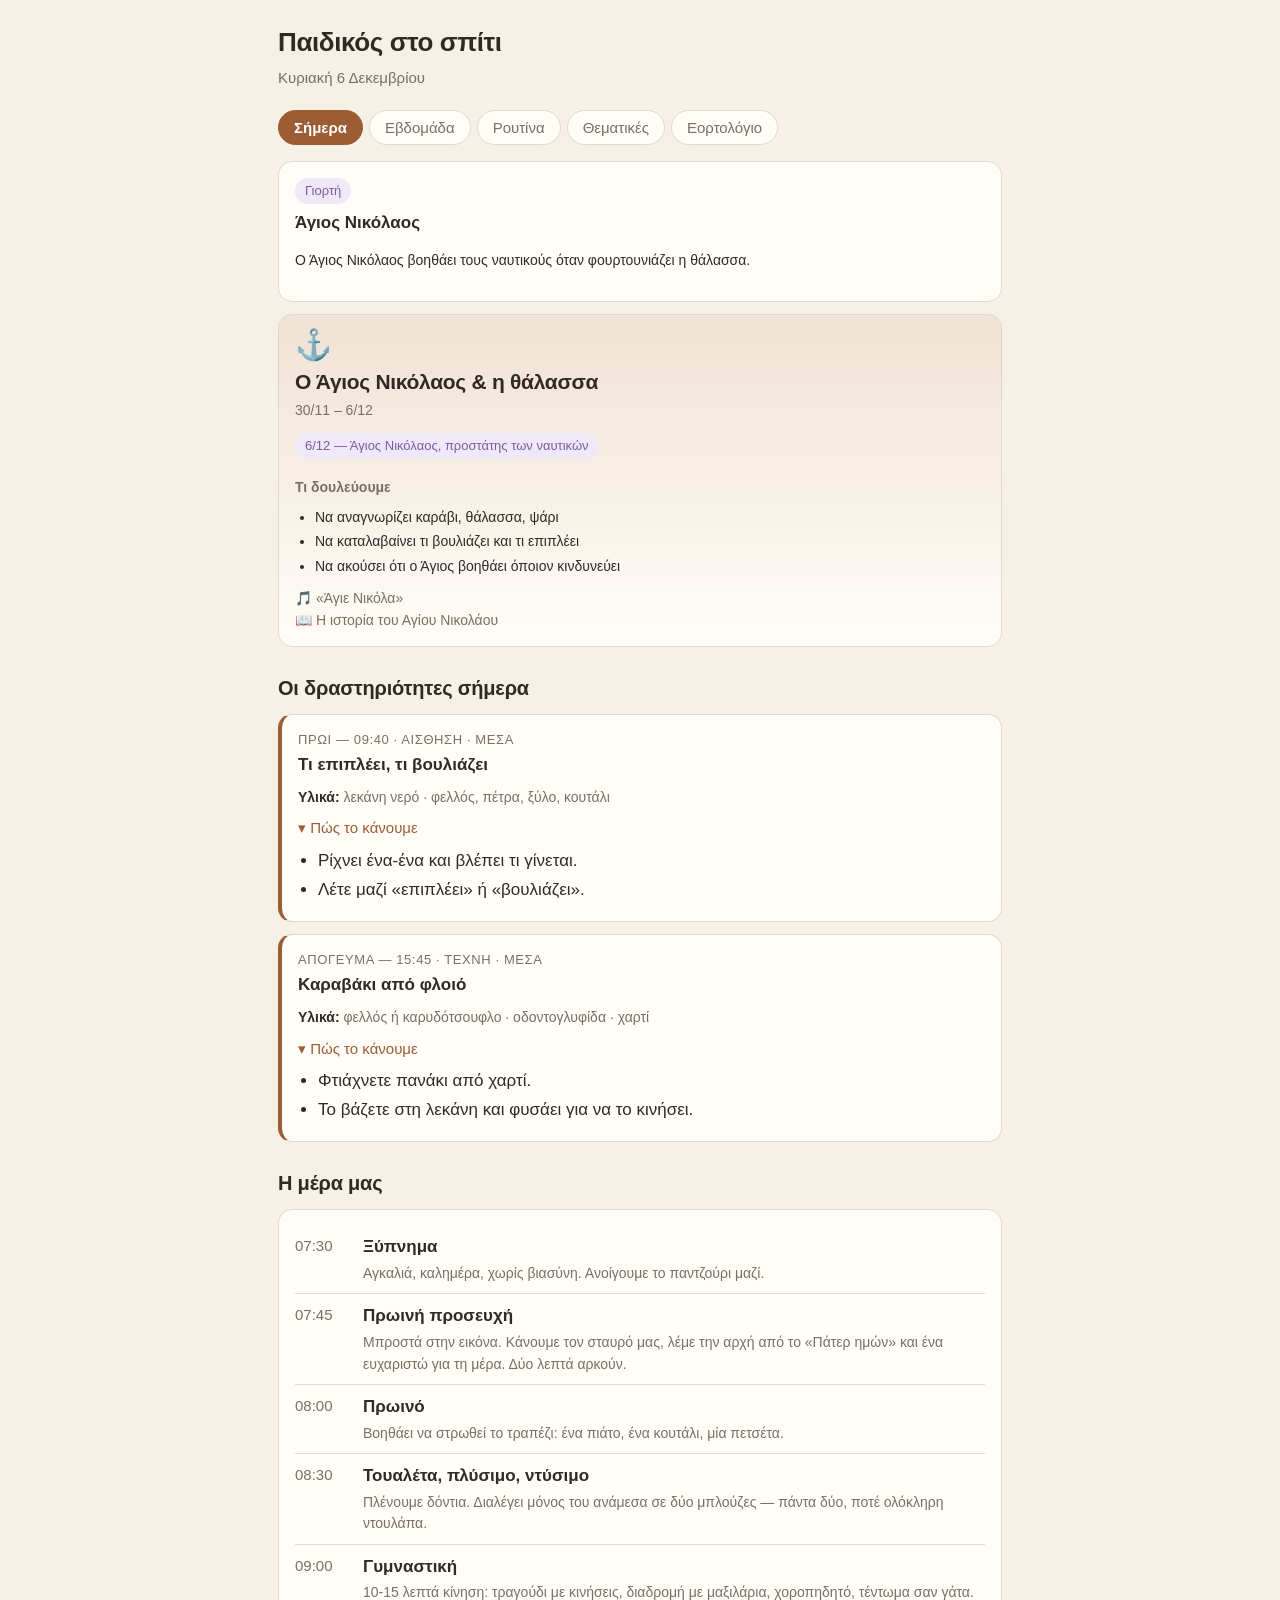
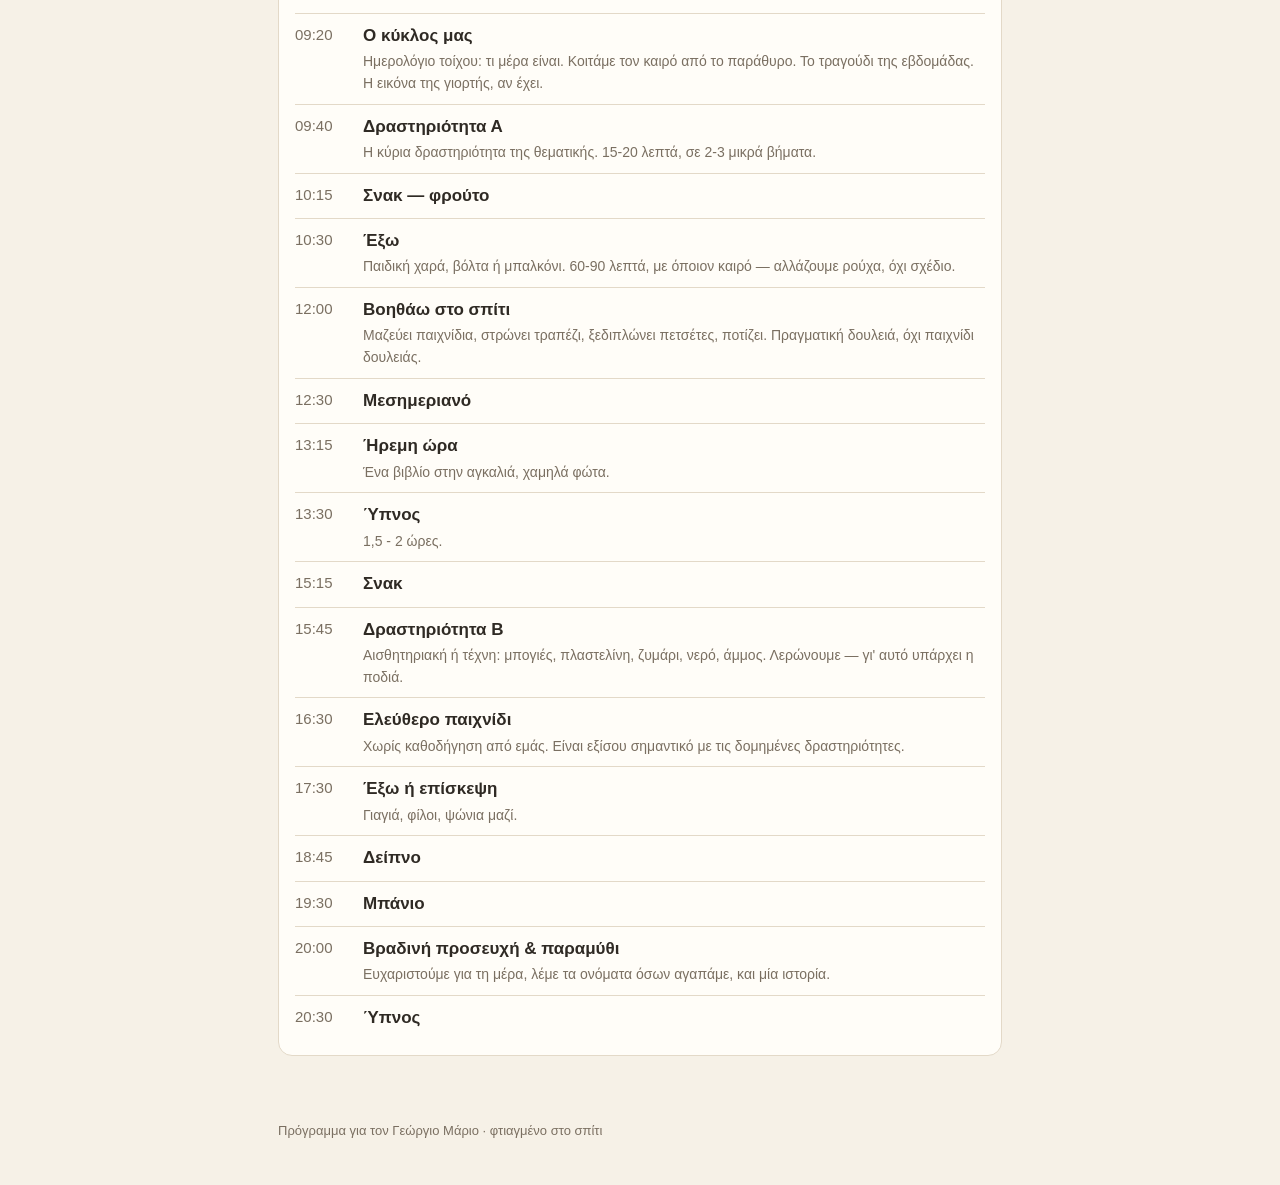
==== index.html @ 503a277d "Παιδικός στο σπίτι: ρουτίνα, 33 θεματικές, 123 δραστηριότητες, εορτολόγιο" ====
<!DOCTYPE html>
<html lang="el">
<head>
<meta charset="utf-8">
<meta name="viewport" content="width=device-width, initial-scale=1, viewport-fit=cover">
<meta name="robots" content="noindex, nofollow">
<meta name="theme-color" content="#f6f1e7">
<meta name="apple-mobile-web-app-capable" content="yes">
<meta name="apple-mobile-web-app-title" content="Παιδικός">
<title>Παιδικός στο σπίτι</title>
<link rel="stylesheet" href="styles.css?v=1">
</head>
<body>

<header class="top">
  <h1>Παιδικός στο σπίτι</h1>
  <p class="sub" id="topDate"></p>
</header>

<nav class="tabs" id="tabs">
  <button data-view="today" class="on">Σήμερα</button>
  <button data-view="week">Εβδομάδα</button>
  <button data-view="routine">Ρουτίνα</button>
  <button data-view="themes">Θεματικές</button>
  <button data-view="feasts">Εορτολόγιο</button>
</nav>

<main id="app"><p class="loading">Φορτώνει…</p></main>

<footer>
  <p>Πρόγραμμα για τον Γεώργιο Μάριο · φτιαγμένο στο σπίτι</p>
</footer>

<script src="app.js?v=1"></script>
</body>
</html>
---- styles.css ----
:root{
  --bg:#f6f1e7; --card:#fffdf8; --ink:#2f2a24; --muted:#7a6f61;
  --line:#e3d9c8; --accent:#9c5c34; --accent-soft:#f0e2d4;
  --faith:#7a5ba6; --national:#2f6fa8; --now:#c8862a;
  --radius:14px;
}
*{box-sizing:border-box}
html,body{margin:0;padding:0}
body{
  background:var(--bg); color:var(--ink);
  font:17px/1.55 -apple-system,BlinkMacSystemFont,"Segoe UI",Roboto,"Helvetica Neue",sans-serif;
  padding-bottom:env(safe-area-inset-bottom);
  -webkit-text-size-adjust:100%;
}
.top{padding:22px 18px 10px;max-width:760px;margin:0 auto}
.top h1{margin:0;font-size:26px;letter-spacing:-.4px}
.sub{margin:4px 0 0;color:var(--muted);font-size:15px}

.tabs{
  display:flex;gap:6px;overflow-x:auto;padding:10px 18px 12px;
  max-width:760px;margin:0 auto;-webkit-overflow-scrolling:touch;
  scrollbar-width:none;
}
.tabs::-webkit-scrollbar{display:none}
.tabs button{
  flex:0 0 auto;border:1px solid var(--line);background:var(--card);
  color:var(--muted);border-radius:999px;padding:8px 15px;font-size:15px;
  font-family:inherit;cursor:pointer;
}
.tabs button.on{background:var(--accent);border-color:var(--accent);color:#fff;font-weight:600}

main{max-width:760px;margin:0 auto;padding:4px 18px 40px}
.loading{color:var(--muted)}

h2{font-size:20px;margin:26px 0 10px;letter-spacing:-.2px}
h2:first-child{margin-top:8px}
h3{font-size:17px;margin:0 0 6px}

.card{
  background:var(--card);border:1px solid var(--line);border-radius:var(--radius);
  padding:15px 16px;margin:0 0 12px;
}
.card.theme{background:linear-gradient(180deg,var(--accent-soft),var(--card))}
.theme-emoji{font-size:30px;line-height:1}
.theme-title{font-size:21px;font-weight:700;margin:6px 0 2px;letter-spacing:-.3px}
.theme-dates{color:var(--muted);font-size:14px}

.pill{
  display:inline-block;font-size:13px;padding:3px 10px;border-radius:999px;
  background:var(--accent-soft);color:var(--accent);margin:0 6px 6px 0;
}
.pill.faith{background:#efe9f7;color:var(--faith)}
.pill.national{background:#e6eef7;color:var(--national)}

ul{margin:8px 0 0;padding-left:20px}
li{margin:3px 0}
.muted{color:var(--muted)}
.small{font-size:14px}

.act{border-left:4px solid var(--accent);}
.act .slot{font-size:13px;color:var(--muted);text-transform:uppercase;letter-spacing:.6px}
.act h3{margin-top:2px}
.mats{font-size:14px;color:var(--muted);margin:8px 0 0}
.mats b{color:var(--ink);font-weight:600}
details{margin-top:8px}
summary{cursor:pointer;color:var(--accent);font-size:15px;list-style:none}
summary::-webkit-details-marker{display:none}
summary::before{content:"▸ ";}
details[open] summary::before{content:"▾ ";}

.step{display:flex;gap:12px;padding:9px 0;border-bottom:1px solid var(--line)}
.step:last-child{border-bottom:0}
.step .t{flex:0 0 56px;color:var(--muted);font-variant-numeric:tabular-nums;font-size:15px}
.step .b{flex:1}
.step .b b{font-weight:600}
.step .d{font-size:14px;color:var(--muted);margin-top:2px}
.step.now{background:#fff7e8;border-radius:10px;padding:9px 10px;margin:0 -10px;border-bottom:0}
.step.now .t{color:var(--now);font-weight:700}
.step.past{opacity:.45}

.row{display:flex;justify-content:space-between;gap:10px;padding:11px 0;border-bottom:1px solid var(--line)}
.row:last-child{border-bottom:0}
.row.on{font-weight:700;color:var(--accent)}
.row .d{color:var(--muted);font-size:14px;font-weight:400;white-space:nowrap}

footer{max-width:760px;margin:0 auto;padding:0 18px 30px;color:var(--muted);font-size:13px}

@media (min-width:640px){
  .grid2{display:grid;grid-template-columns:1fr 1fr;gap:12px}
  .grid2 .card{margin-bottom:0}
}
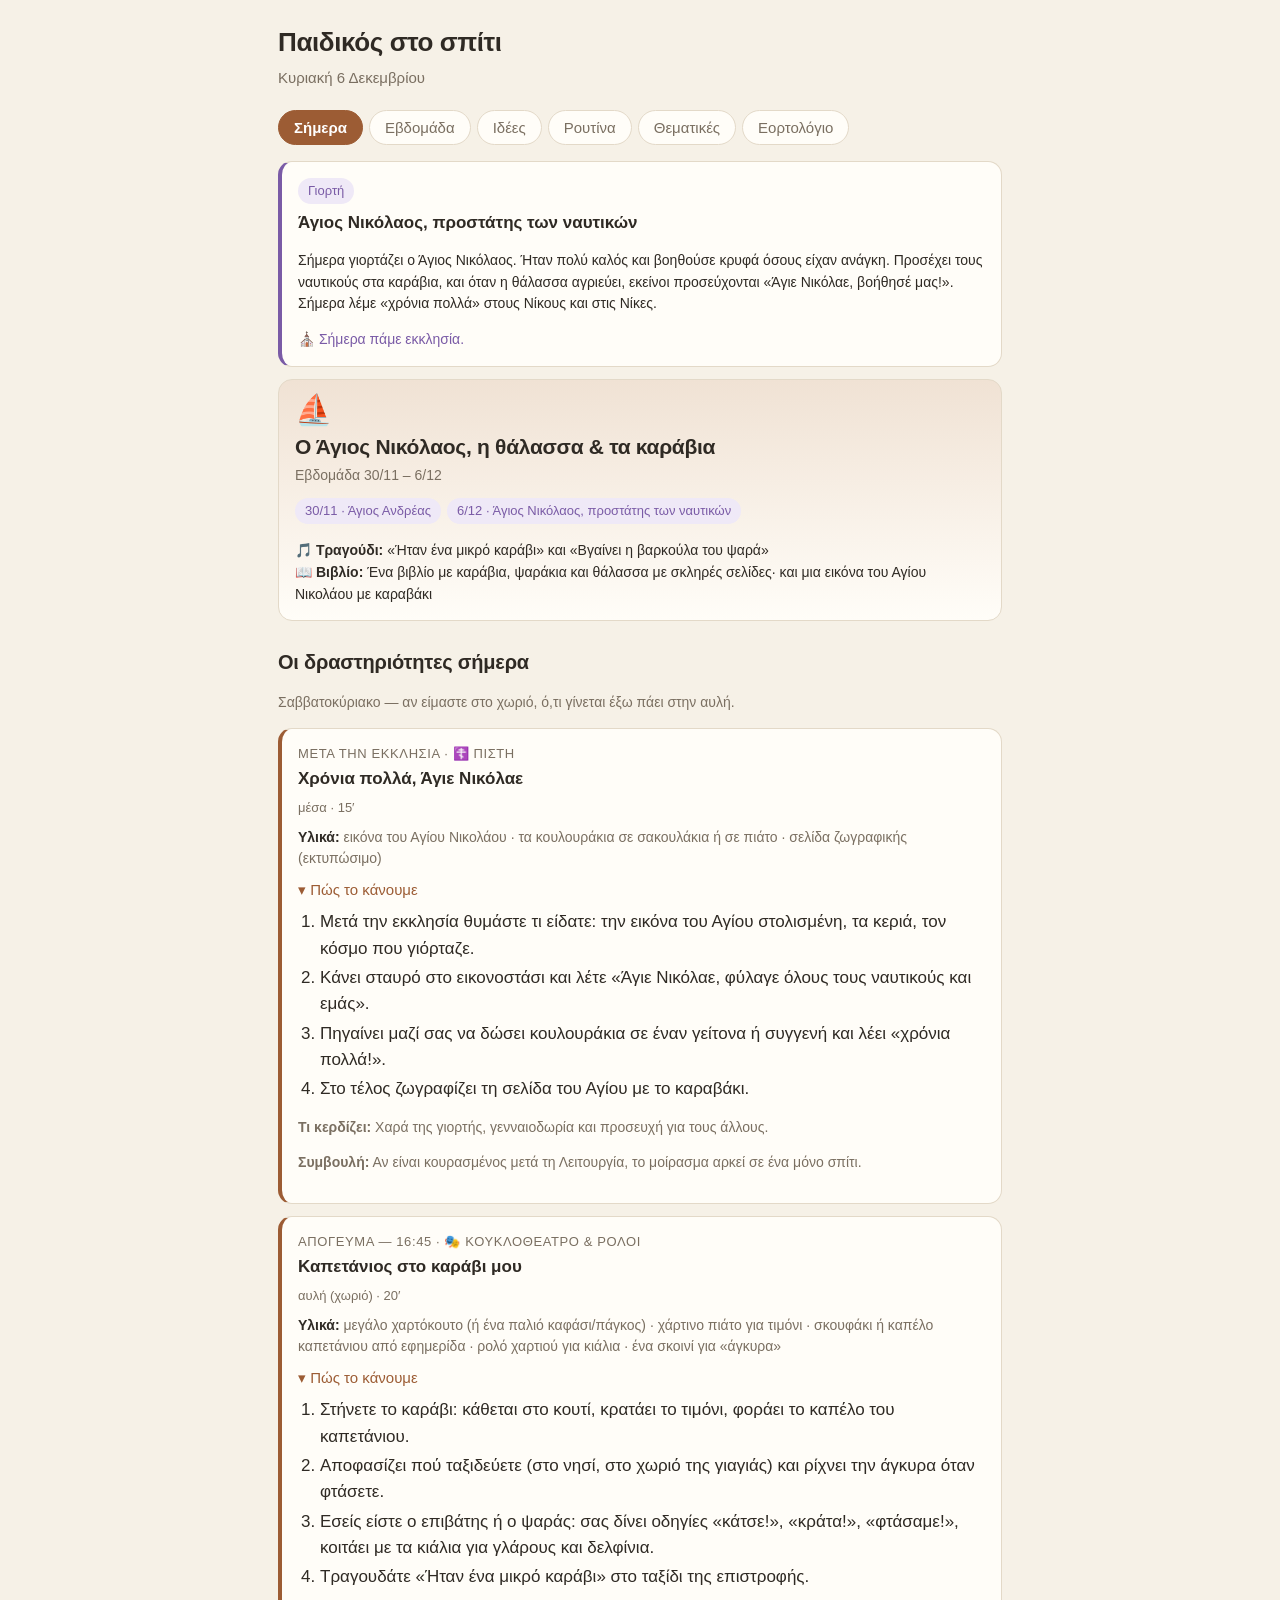
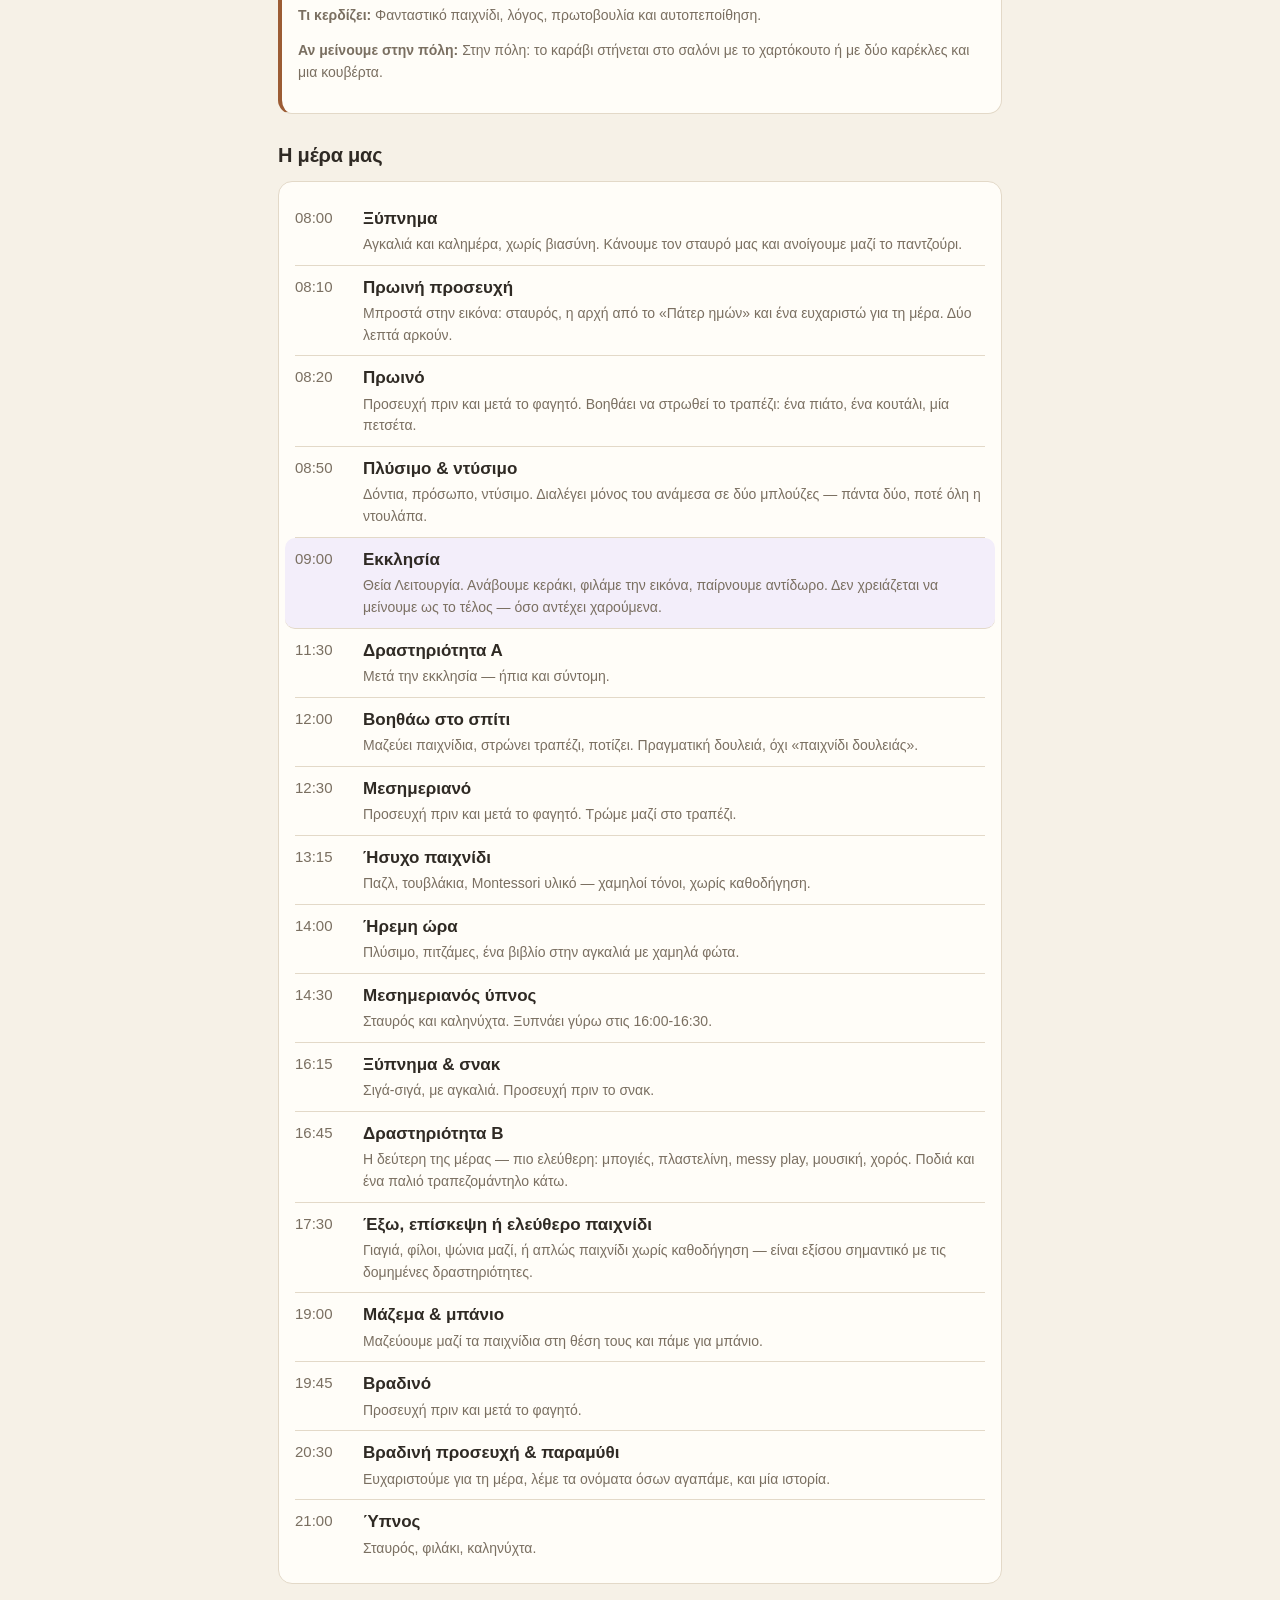
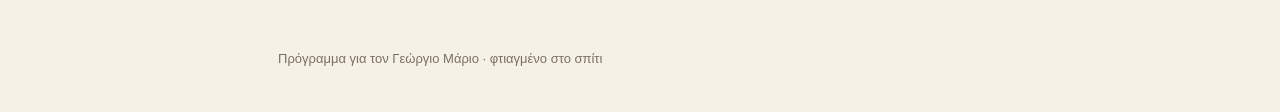
==== commit 14d3ceeb: "Εβδομαδιαίες θεματικές, 658 δραστηριότητες σε 13 κατηγορίες, μέρες εκκλησίας - 47 εβδομαδιαίες θεματ" ====
--- a/index.html
+++ b/index.html
@@ -8,7 +8,9 @@
 <meta name="apple-mobile-web-app-capable" content="yes">
 <meta name="apple-mobile-web-app-title" content="Παιδικός">
 <title>Παιδικός στο σπίτι</title>
-<link rel="stylesheet" href="styles.css?v=1">
+<link rel="icon" type="image/svg+xml" href="icon.svg">
+<link rel="apple-touch-icon" href="apple-touch-icon.png">
+<link rel="stylesheet" href="styles.css?v=2">
 </head>
 <body>
 
@@ -20,6 +22,7 @@
 <nav class="tabs" id="tabs">
   <button data-view="today" class="on">Σήμερα</button>
   <button data-view="week">Εβδομάδα</button>
+  <button data-view="ideas">Ιδέες</button>
   <button data-view="routine">Ρουτίνα</button>
   <button data-view="themes">Θεματικές</button>
   <button data-view="feasts">Εορτολόγιο</button>
@@ -31,6 +34,6 @@
   <p>Πρόγραμμα για τον Γεώργιο Μάριο · φτιαγμένο στο σπίτι</p>
 </footer>
 
-<script src="app.js?v=1"></script>
+<script src="app.js?v=2"></script>
 </body>
 </html>
--- a/styles.css
+++ b/styles.css
@@ -83,6 +83,31 @@
 .row.on{font-weight:700;color:var(--accent)}
 .row .d{color:var(--muted);font-size:14px;font-weight:400;white-space:nowrap}
 
+.row.past{opacity:.45}
+
+.act .meta{font-size:13px;color:var(--muted)}
+ol{margin:8px 0 0;padding-left:22px}
+.pill.custom{background:#f7efe0;color:#8a6420}
+.feast{border-left:4px solid var(--faith)}
+.church-note{color:var(--faith);margin:8px 0 0}
+.step.church{background:#f3eefa;border-radius:10px;padding:9px 10px;margin:0 -10px}
+.resrow{margin-top:10px;display:flex;flex-wrap:wrap;gap:8px}
+.res{display:inline-block;background:var(--accent);color:#fff;text-decoration:none;
+  border-radius:999px;padding:6px 13px;font-size:14px;font-weight:600}
+.day.on{border-color:var(--accent);box-shadow:0 0 0 2px var(--accent-soft)}
+.day-head{font-size:16px}
+details.mini{margin-top:8px}
+details.mini > summary{color:var(--ink);font-size:15px;padding:4px 0}
+details.mini > summary::before{content:"";}
+details.mini .card{margin:8px 0 4px;border-left-width:3px}
+.slotmini{display:inline-block;min-width:22px;text-align:center;border-radius:6px;
+  background:var(--accent-soft);color:var(--accent);font-weight:700;font-size:13px;margin-right:4px}
+.cols{columns:2;column-gap:20px}
+.chips{display:flex;flex-wrap:wrap;gap:6px;margin:0 0 14px}
+.chip{border:1px solid var(--line);background:var(--card);color:var(--ink);border-radius:999px;
+  padding:6px 12px;font-size:14px;font-family:inherit;cursor:pointer}
+.chip.on{background:var(--accent);border-color:var(--accent);color:#fff}
+
 footer{max-width:760px;margin:0 auto;padding:0 18px 30px;color:var(--muted);font-size:13px}
 
 @media (min-width:640px){
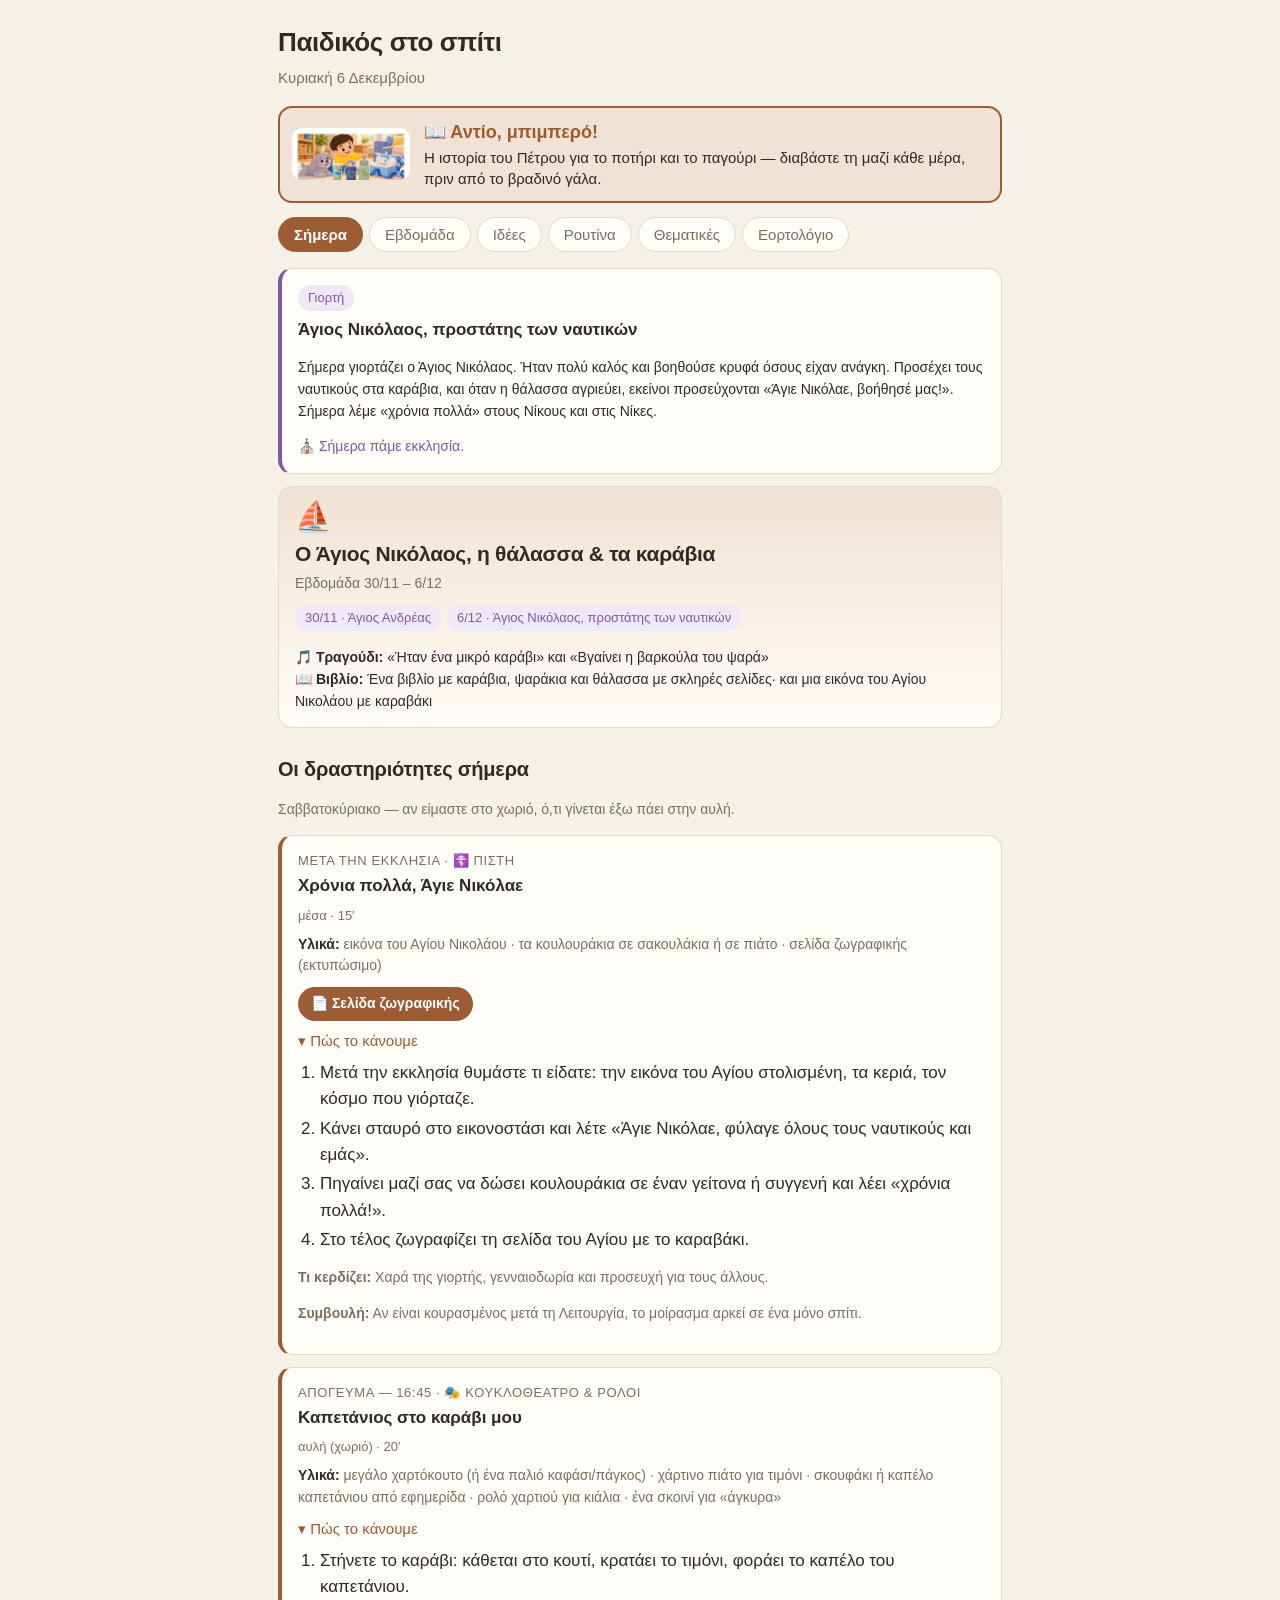
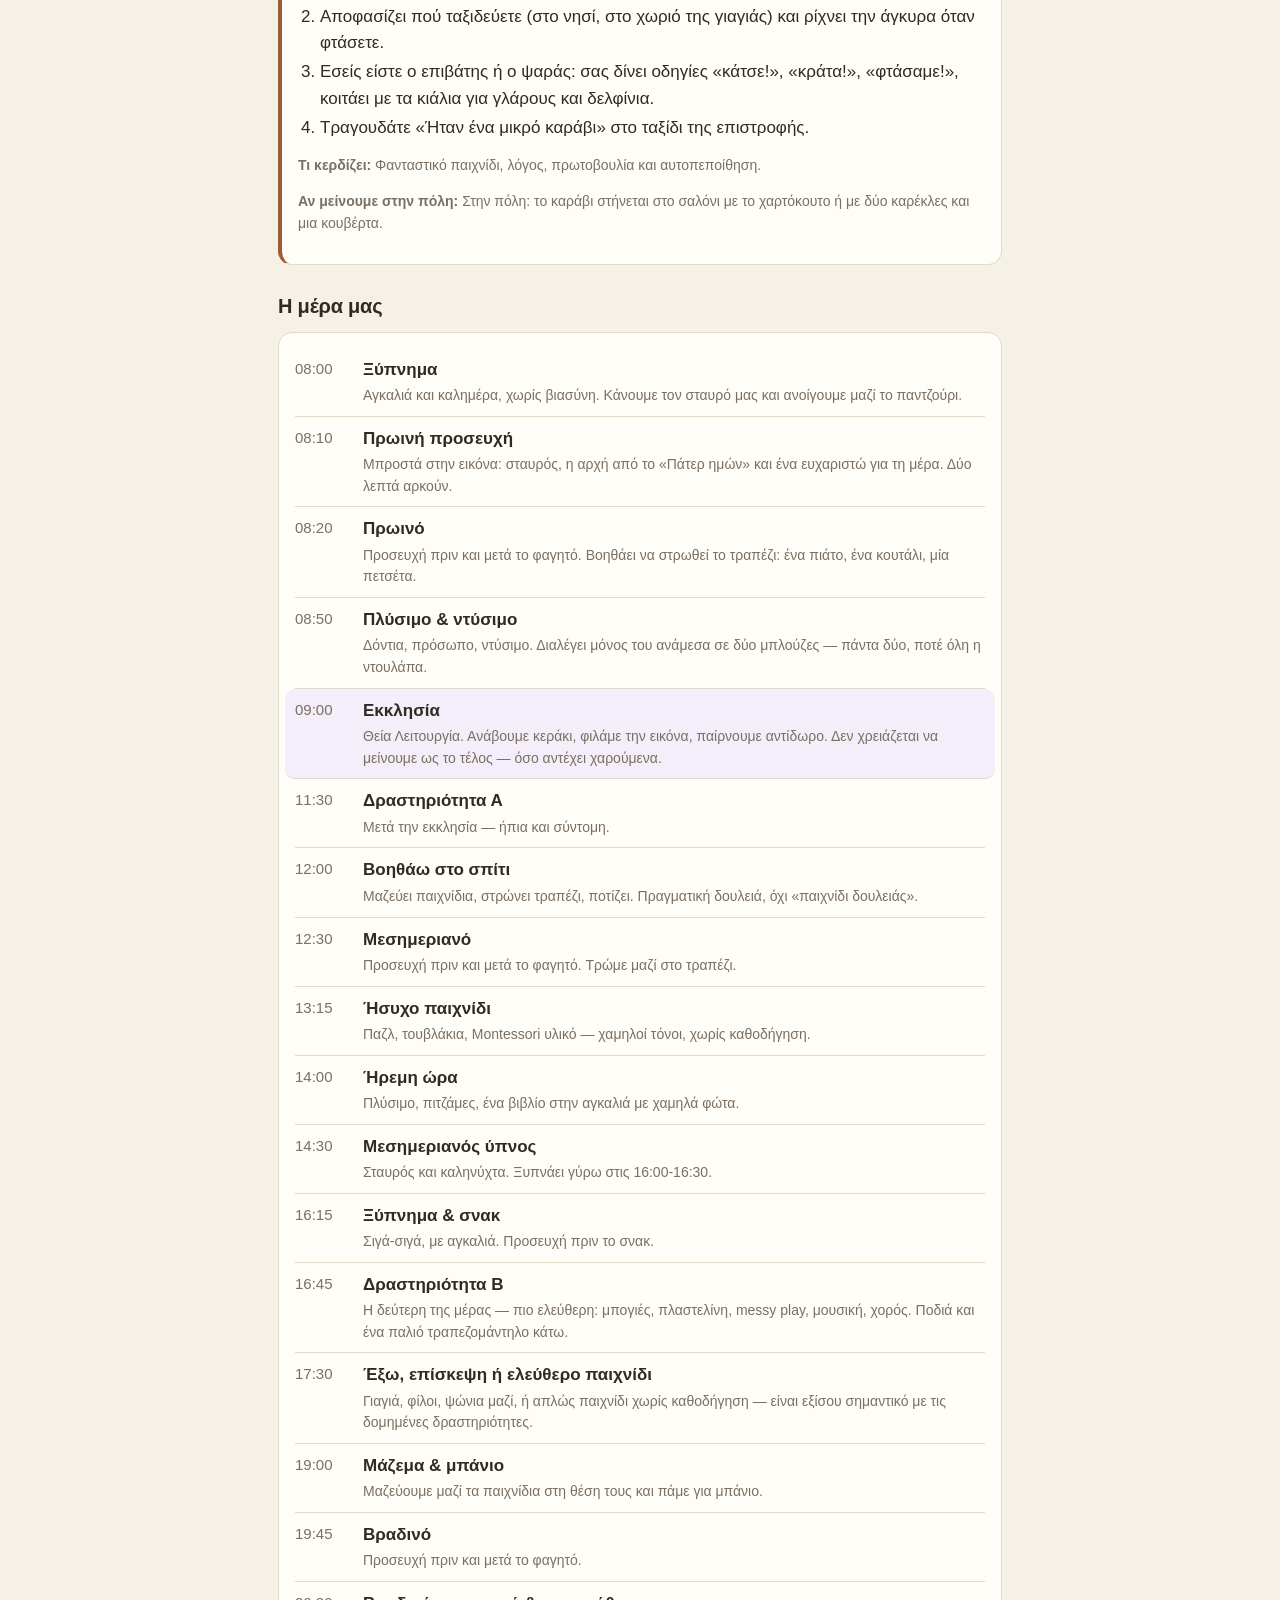
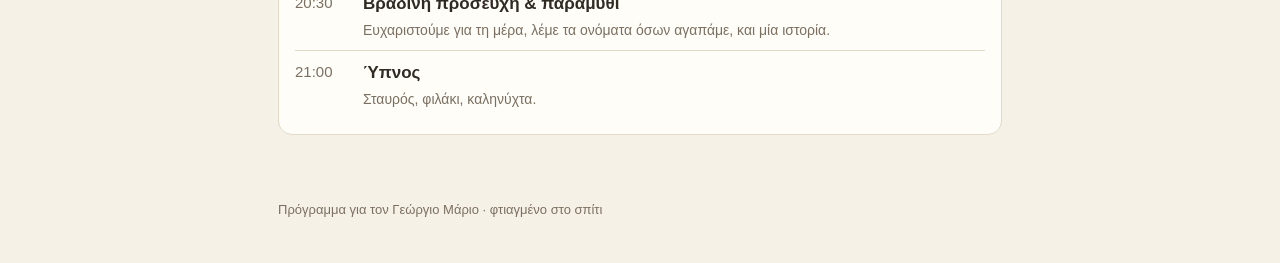
==== commit 040c62cc: "Μόνιμο banner «Αντίο, μπιμπερό!» στην κορυφή όλων των σελίδων Co-Authored-By: Claude Opus 5.5 <norep" ====
--- a/index.html
+++ b/index.html
@@ -10,7 +10,7 @@
 <title>Παιδικός στο σπίτι</title>
 <link rel="icon" type="image/svg+xml" href="icon.svg">
 <link rel="apple-touch-icon" href="apple-touch-icon.png">
-<link rel="stylesheet" href="styles.css?v=2">
+<link rel="stylesheet" href="styles.css?v=3">
 </head>
 <body>
 
@@ -18,6 +18,13 @@
   <h1>Παιδικός στο σπίτι</h1>
   <p class="sub" id="topDate"></p>
 </header>
+
+<!-- Μόνιμο banner: «Αντίο, μπιμπερό!» — μένει μέχρι να πει ο Χάρης ότι δεν χρειάζεται -->
+<a class="pin" href="material/extra-antio-mpimpero.pdf" target="_blank" rel="noopener">
+  <img src="material/extra-antio-mpimpero-cover.jpg" alt="">
+  <span><b>📖 Αντίο, μπιμπερό!</b>
+  Η ιστορία του Πέτρου για το ποτήρι και το παγούρι — διαβάστε τη μαζί κάθε μέρα, πριν από το βραδινό γάλα.</span>
+</a>
 
 <nav class="tabs" id="tabs">
   <button data-view="today" class="on">Σήμερα</button>
--- a/styles.css
+++ b/styles.css
@@ -114,3 +114,14 @@
   .grid2{display:grid;grid-template-columns:1fr 1fr;gap:12px}
   .grid2 .card{margin-bottom:0}
 }
+
+.pin{
+  display:flex;gap:14px;align-items:center;max-width:724px;margin:6px auto 4px;
+  padding:12px;background:var(--accent-soft);border:2px solid var(--accent);
+  border-radius:var(--radius);color:var(--ink);text-decoration:none;
+}
+@media (min-width:761px){.pin{margin-left:auto;margin-right:auto}}
+@media (max-width:760px){.pin{margin-left:18px;margin-right:18px}}
+.pin img{width:118px;height:auto;border-radius:10px;flex:0 0 auto}
+.pin span{font-size:15px;line-height:1.4}
+.pin b{display:block;font-size:18px;color:var(--accent);margin-bottom:2px}
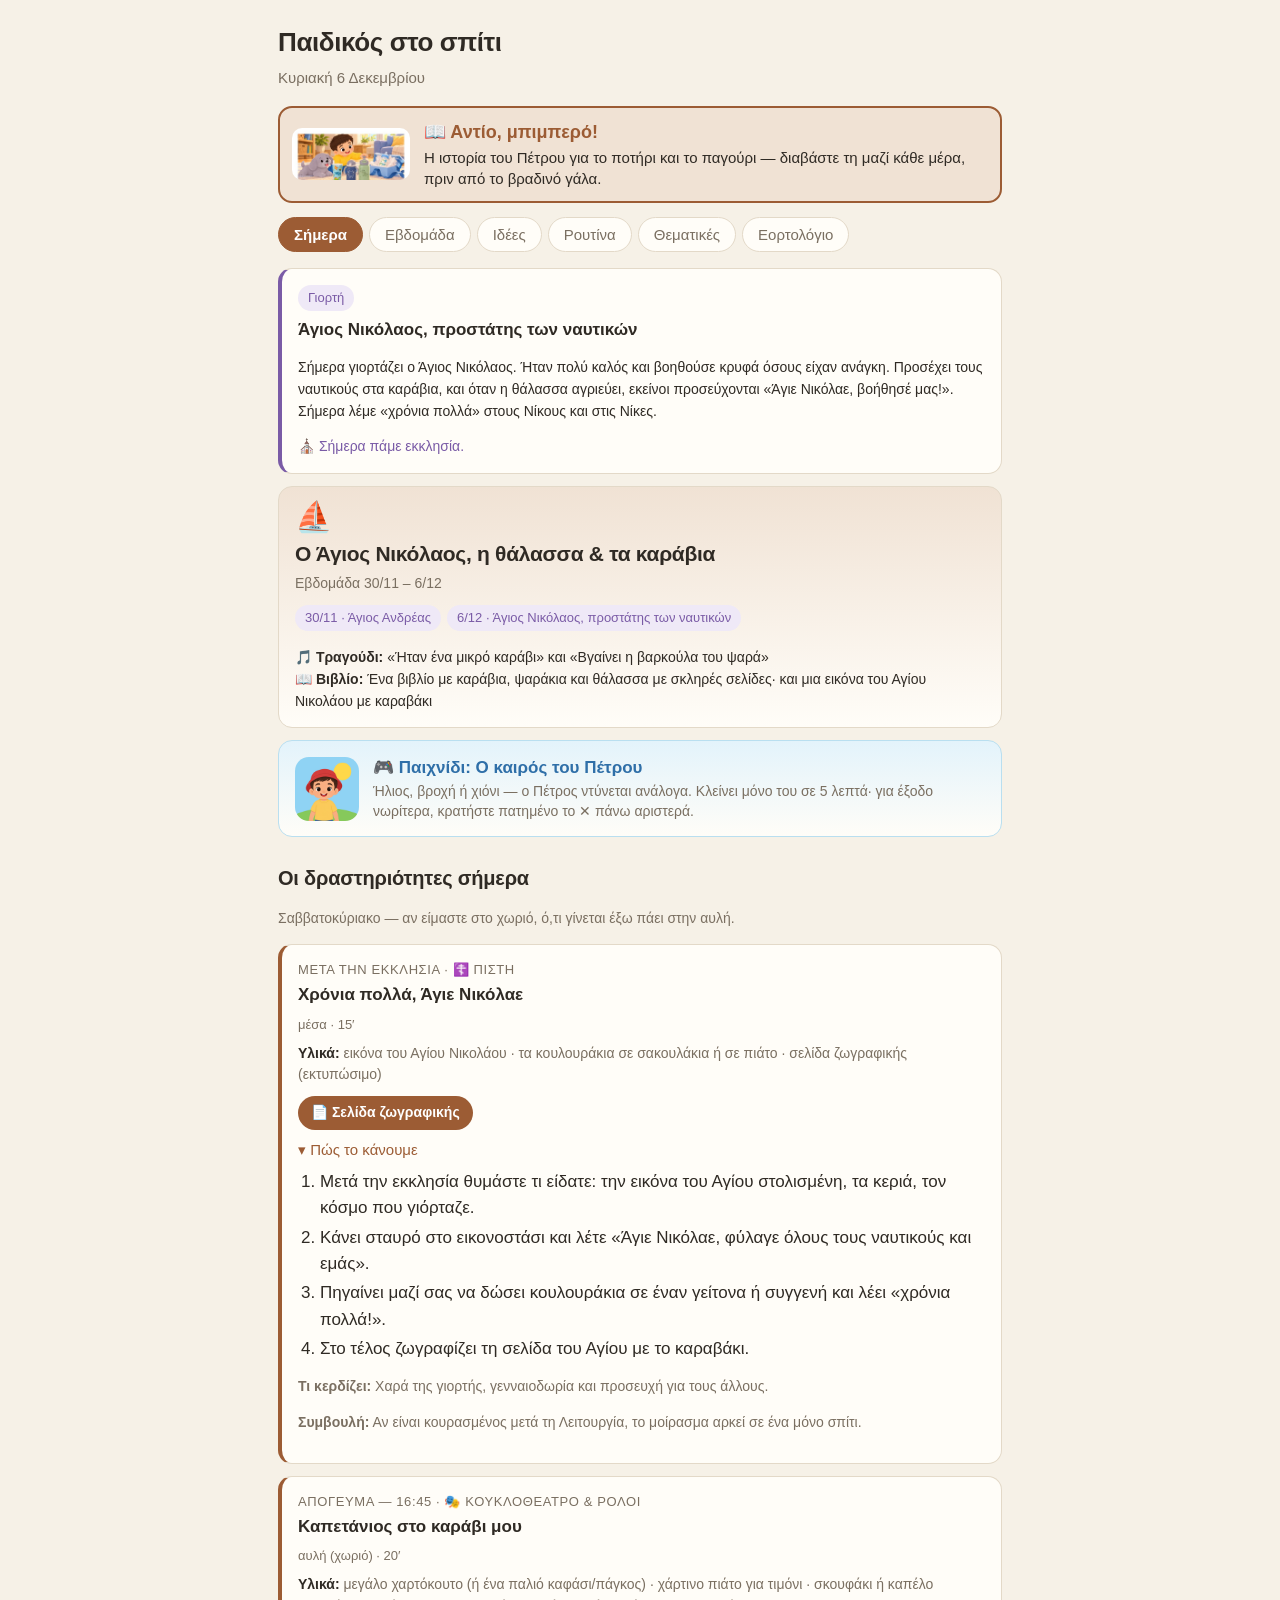
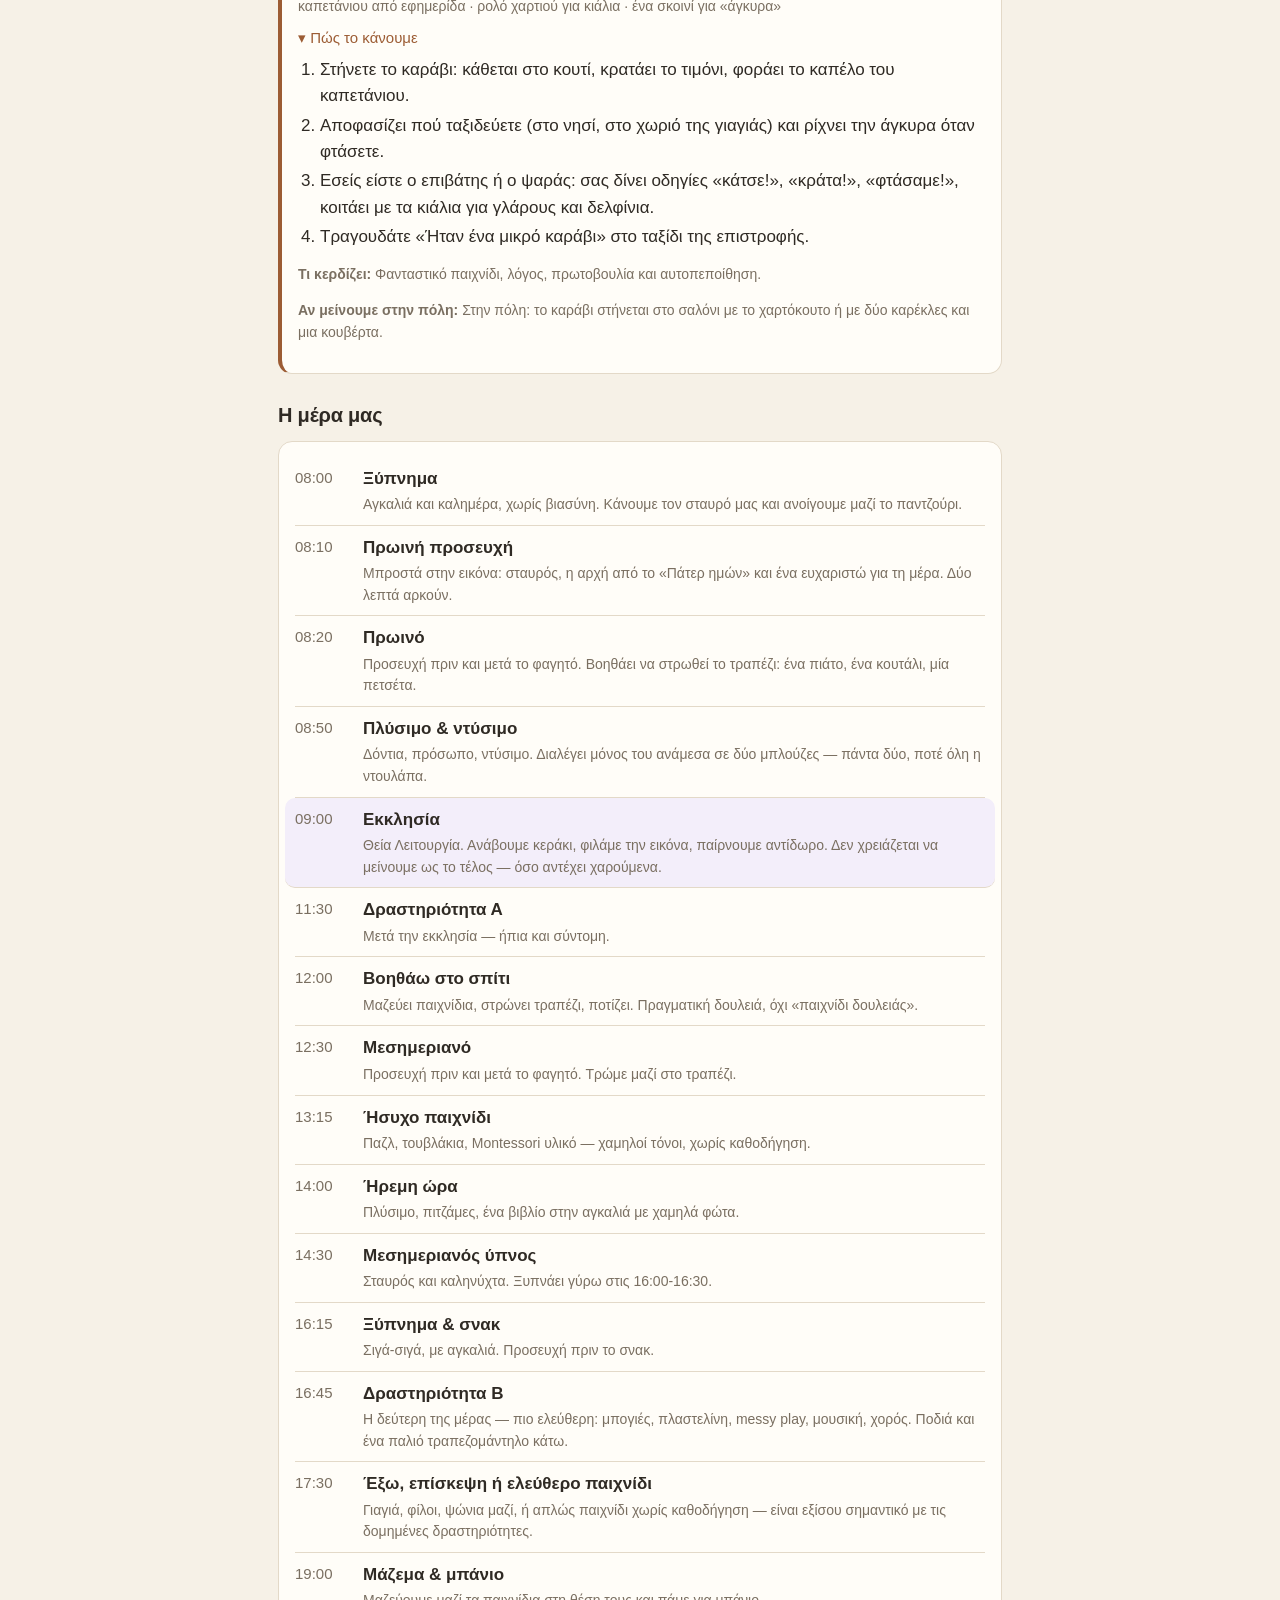
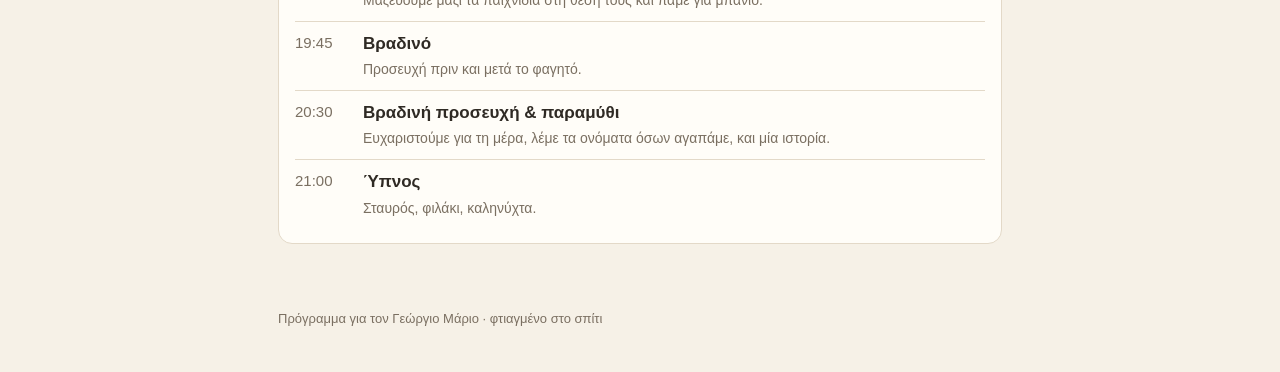
==== commit 394c87c1: "Παιχνίδι «Ο καιρός του Πέτρου» (three.js) και κάρτα στην καρτέλα «Σήμερα» - games/kairos/: αυλή σε 3" ====
--- a/index.html
+++ b/index.html
@@ -10,7 +10,7 @@
 <title>Παιδικός στο σπίτι</title>
 <link rel="icon" type="image/svg+xml" href="icon.svg">
 <link rel="apple-touch-icon" href="apple-touch-icon.png">
-<link rel="stylesheet" href="styles.css?v=3">
+<link rel="stylesheet" href="styles.css?v=4">
 </head>
 <body>
 
@@ -41,6 +41,6 @@
   <p>Πρόγραμμα για τον Γεώργιο Μάριο · φτιαγμένο στο σπίτι</p>
 </footer>
 
-<script src="app.js?v=2"></script>
+<script src="app.js?v=3"></script>
 </body>
 </html>
--- a/styles.css
+++ b/styles.css
@@ -125,3 +125,8 @@
 .pin img{width:118px;height:auto;border-radius:10px;flex:0 0 auto}
 .pin span{font-size:15px;line-height:1.4}
 .pin b{display:block;font-size:18px;color:var(--accent);margin-bottom:2px}
+.game{display:flex;gap:14px;align-items:center;text-decoration:none;color:var(--ink);
+  background:linear-gradient(180deg,#e3f3fb,var(--card));border-color:#b9dff0}
+.game img{width:64px;height:64px;border-radius:14px;flex:0 0 auto}
+.game span{font-size:14px;line-height:1.4;color:var(--muted)}
+.game b{display:block;font-size:17px;color:#2f6fa8;margin-bottom:2px}
